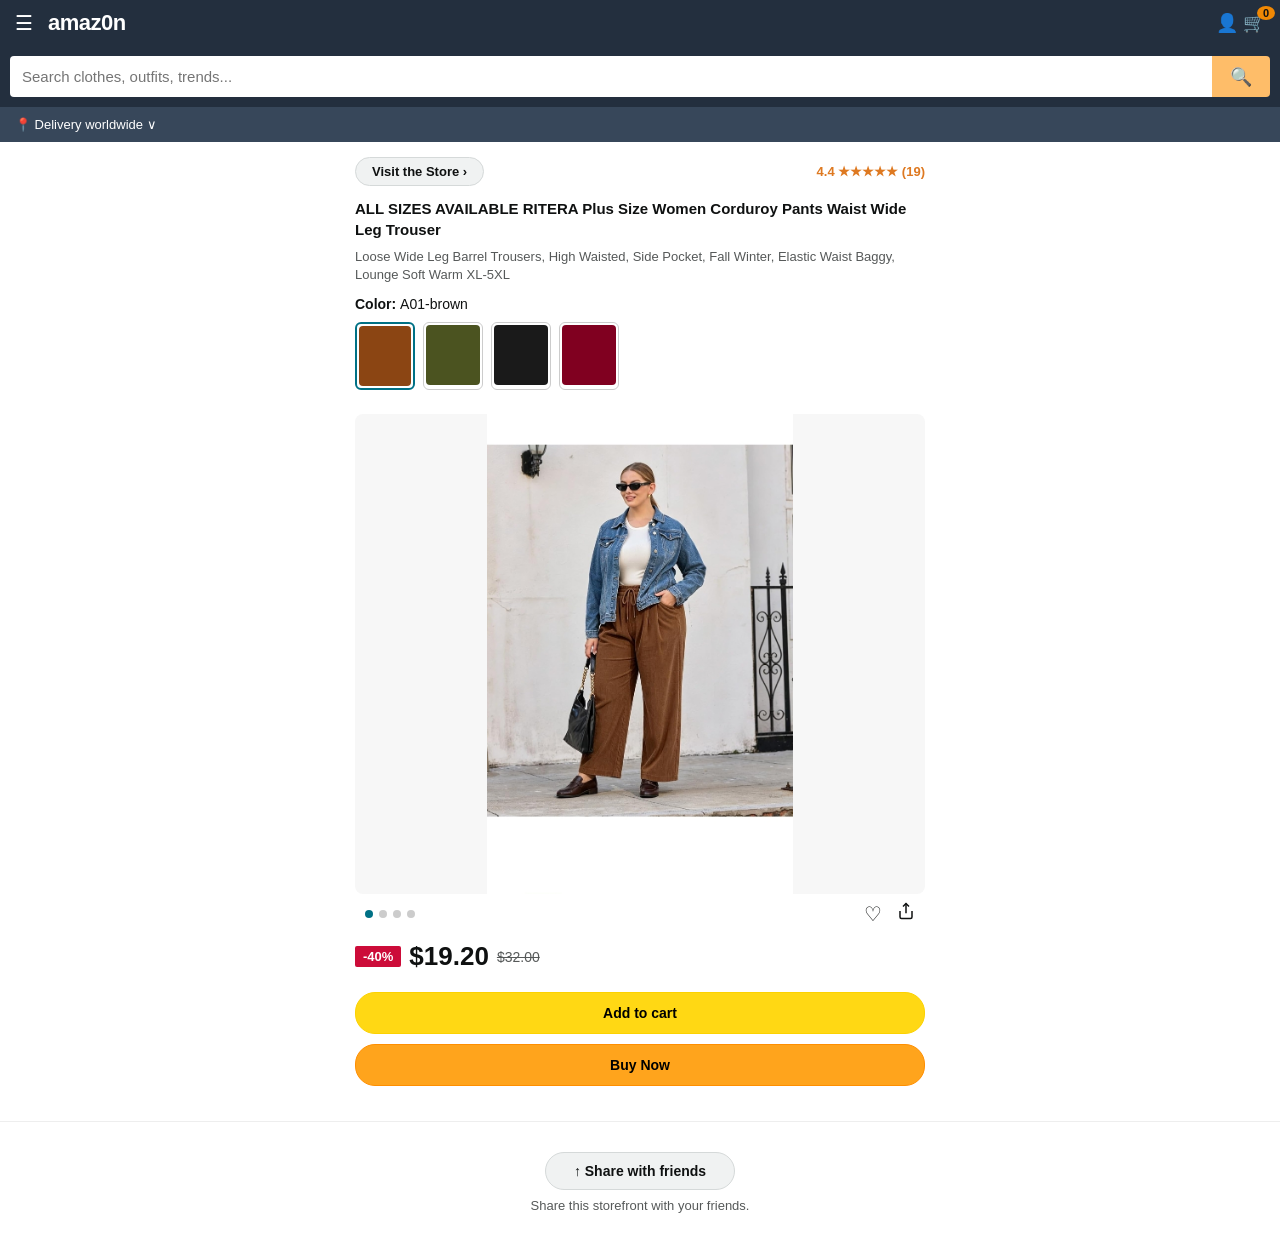
==== index.html @ 5c507fca "Refactor product image box to remove carousel Removed carousel buttons and simplified image display." ====
<!DOCTYPE html>
<html lang="en">
<head>
    <meta charset="UTF-8">
    <meta name="viewport" content="width=device-width, initial-scale=1.0">
    <title>amaz0n - Editorial Storefront</title>
    <link rel="stylesheet" href="styles.css">
</head>
<body>

    <!-- Header Navigation -->
    <header class="amz-header">
        <div class="header-left">
            <span style="font-size: 20px; cursor: pointer;">☰</span>
            <span class="logo" onclick="switchView('landing-view')">amaz0n</span>
        </div>
        <div class="cart-icon" onclick="openCheckout()">
            👤 🛒 <span class="cart-badge" id="cart-count">0</span>
        </div>
    </header>

    <!-- Global Search -->
    <div class="search-container">
        <input type="text" id="main-search-input" class="search-input" placeholder="Search clothes, outfits, trends..." onkeypress="handleSearchKey(event)">
        <button class="search-btn" onclick="executeSearch()">🔍</button>
    </div>

    <!-- Location Banner -->
    <div class="deliver-banner">📍 Delivery worldwide ∨</div>

    <!-- VIEW 1: LANDING PAGE (Featured Outfit) -->
    <div id="landing-view" class="view-section active">
        <div class="pdp-container">
            <!-- Top Navigation Row -->
            <div class="pdp-header-nav">
                <button class="btn-store-toggle" onclick="switchView('storefront-view')">Visit the Store ›</button>
                <div class="rating-row">4.4 ★★★★★ (19)</div>
            </div>

            <!-- Title & Subtitle -->
            <div class="pdp-title" style="margin-bottom: 8px;">
                <strong>ALL SIZES AVAILABLE RITERA Plus Size Women Corduroy Pants Waist Wide Leg Trouser</strong>
            </div>
            <p style="font-size: 13px; color: #565959; margin-bottom: 12px; line-height: 1.4;">
                Loose Wide Leg Barrel Trousers, High Waisted, Side Pocket, Fall Winter, Elastic Waist Baggy, Lounge Soft Warm XL-5XL
            </p>

                        <!-- Color Selector Header -->
            <div style="font-size: 14px; font-weight: bold; margin-bottom: 10px;">
                Color: <span id="selected-color-label" style="font-weight: normal;">A01-brown</span>
            </div>

            <!-- Color Swatches Grid (Pure CSS Blocks) -->
            <div style="display: flex; gap: 8px; overflow-x: auto; padding-bottom: 12px; margin-bottom: 12px;">
                <div class="color-swatch active" onclick="selectColor('A01-brown', this)" style="border: 2px solid #007185; border-radius: 6px; padding: 2px; cursor: pointer; min-width: 60px;">
                    <div class="swatch-box swatch-brown"></div>
                </div>
                <div class="color-swatch" onclick="selectColor('A02-army green', this)" style="border: 1px solid #ccc; border-radius: 6px; padding: 2px; cursor: pointer; min-width: 60px;">
                    <div class="swatch-box swatch-army-green"></div>
                </div>
                <div class="color-swatch" onclick="selectColor('A03-black', this)" style="border: 1px solid #ccc; border-radius: 6px; padding: 2px; cursor: pointer; min-width: 60px;">
                    <div class="swatch-box swatch-black"></div>
                </div>
                <div class="color-swatch" onclick="selectColor('A04-burgundy', this)" style="border: 1px solid #ccc; border-radius: 6px; padding: 2px; cursor: pointer; min-width: 60px;">
                    <div class="swatch-box swatch-burgundy"></div>
                </div>
            </div>

           <div class="pdp-image-box" style="position: relative; user-select: none; margin-bottom: 8px;">
    <img src="images/brown-1.jpg" id="pdp-main-img" alt="Product view" style="width: 100%; display: block; border-radius: 4px;">
</div>
 
            <!-- Dynamic Dots Indicator & Actions -->
            <div style="display: flex; justify-content: space-between; align-items: center; padding: 0 10px; margin-bottom: 15px;">
                <div id="carousel-dots" style="display: flex; gap: 6px; align-items: center;"></div>
                <div style="display: flex; gap: 15px; font-size: 20px; cursor: pointer;">
                    <span>♡</span>
                    <span><svg width="18" height="18" viewBox="0 0 24 24" fill="none" stroke="currentColor" stroke-width="2"><path d="M4 12v8a2 2 0 0 0 2 2h12a2 2 0 0 0 2-2v-8"/><polyline points="16 6 12 2 8 6"/><line x1="12" y1="2" x2="12" y2="15"/></svg></span>
                </div>
            </div>

            <!-- Pricing Section -->
            <div class="price-section">
                <span class="discount-tag">-40%</span>
                <span class="current-price">$19.20</span>
                <span class="original-price">$32.00</span>
            </div>

            <!-- Call to Actions -->
            <div class="action-group">
                <button class="btn-main btn-cart" onclick="addToCart(this)">Add to cart</button>
                <button class="btn-main btn-buy" onclick="openCheckout()">Buy Now</button>
            </div>
        </div>
    </div>

    <!-- VIEW 2: CIDER STOREFRONT -->
    <div id="storefront-view" class="view-section">
        <div class="store-nav">
            <span style="font-weight: bold; font-size: 14px;">CIDER Official Store</span>
            <button class="btn-store-toggle" onclick="switchView('landing-view')">← Featured Item</button>
        </div>

        <div class="brand-hero">
            <h1>CIDER</h1>
            <p>Fashion starts with a feeling</p>
        </div>

        <img src="https://images.unsplash.com/photo-1490481651871-ab68de25d43d?w=1200&auto=format&fit=crop" class="hero-img" alt="Hero">

        <div class="pinterest-grid" style="margin-top: 20px;">
            <div class="grid-item wide">
                <img src="https://images.unsplash.com/photo-1576995853123-5a10305d93c0?w=800&auto=format&fit=crop" alt="Knitwear">
                <div class="grid-overlay-text">KNITWEAR EDIT</div>
            </div>
        </div>

        <h3 class="section-title">Pick A Mood</h3>
        
        <div class="pinterest-grid">
            <div class="grid-item wide">
                <img src="https://images.unsplash.com/photo-1515886657613-9f3515b0c78f?w=800&auto=format&fit=crop" alt="Minimalist">
                <div class="grid-overlay-text" style="top: 20%;">MINIMALIST</div>
            </div>
            <div class="grid-item">
                <img src="https://images.unsplash.com/photo-1539571696357-5a69c17a67c6?w=600&auto=format&fit=crop" alt="Elegant">
                <div class="grid-overlay-text">ELEGANT</div>
            </div>
            <div class="grid-item">
                <img src="https://images.unsplash.com/photo-1524504388940-b1c1722653e1?w=600&auto=format&fit=crop" alt="Cute">
                <div class="grid-overlay-text">CUTE</div>
            </div>
            <div class="grid-item">
                <img src="https://images.unsplash.com/photo-1509631179647-0177331693ae?w=600&auto=format&fit=crop" alt="Free">
                <div class="grid-overlay-text">FREE</div>
            </div>
            <div class="grid-item">
                <img src="https://images.unsplash.com/photo-1529139574466-a303027c1d8b?w=600&auto=format&fit=crop" alt="Cool">
                <div class="grid-overlay-text">COOL</div>
            </div>
        </div>

        <h3 class="section-title">Shop The Look</h3>

        <div class="product-feed" id="storefront-feed"></div>
    </div>

    <!-- VIEW 3: SEARCH RESULTS PAGE -->
    <div id="search-view" class="view-section">
        <div style="padding: 15px;">
            <h2 id="search-query-heading" style="font-size: 18px; margin-bottom: 5px;"></h2>
            <div id="search-status" style="margin-bottom: 15px; color: #565959; font-size: 14px;"></div>
            <div class="product-feed" id="search-feed"></div>
            <div style="text-align: center; margin-top: 20px;">
                <button class="btn-store-toggle" onclick="switchView('storefront-view')">← Back to Store</button>
            </div>
        </div>
    </div>

    <!-- CHECKOUT MODAL -->
    <div id="checkout-modal" class="modal-overlay">
        <div class="modal-card">
            <div class="modal-title">Payment Details</div>
            <form id="payment-form" onsubmit="processPayment(event)">
                <div class="form-group">
                    <label>Full Name</label>
                    <input type="text" placeholder="John Doe" required>
                </div>
                <div class="form-group">
                    <label>Card Number (16-digit)</label>
                    <input type="text" maxlength="16" placeholder="4532 8892 1029 3841" required pattern="\d{16}">
                </div>
                <div class="form-row">
                    <div class="form-group" style="flex: 1;">
                        <label>Expiry Date</label>
                        <input type="text" placeholder="MM/YY" required pattern="(0[1-9]|1[0-2])\/\d{2}">
                    </div>
                    <div class="form-group" style="flex: 1;">
                        <label>CVV</label>
                        <input type="text" maxlength="4" placeholder="123" required pattern="\d{3,4}">
                    </div>
                </div>
                <div class="form-group">
                    <label>Billing Address</label>
                    <input type="text" placeholder="123 Main Street, Apt 4B" required>
                </div>
                <div class="form-row">
                    <div class="form-group" style="flex: 2;">
                        <label>City</label>
                        <input type="text" placeholder="New York" required>
                    </div>
                    <div class="form-group" style="flex: 1;">
                        <label>Zip Code</label>
                        <input type="text" placeholder="10001" required>
                    </div>
                </div>
                <div style="display: flex; gap: 10px; margin-top: 15px;">
                    <button type="button" class="btn-main" style="background: #e7e7e7;" onclick="closeCheckout()">Cancel</button>
                    <button type="submit" class="btn-main btn-buy">Pay Now</button>
                </div>
            </form>
        </div>
    </div>

    <!-- Footer Share Block -->
    <div class="footer-action">
        <div class="share-btn" onclick="shareWebsite()">↑ Share with friends</div>
        <p style="font-size: 13px; color: #565959; margin-top: 8px;">Share this storefront with your friends.</p>
    </div>

    <script src="script.js"></script>
</body>
</html>
---- styles.css ----
* { 
    box-sizing: border-box; 
    margin: 0; 
    padding: 0; 
}

body { 
    font-family: -apple-system, BlinkMacSystemFont, "Segoe UI", Roboto, Helvetica, Arial, sans-serif; 
    background: #fff; 
    color: #0f1111; 
}

/* Navigation & Header */
.amz-header { 
    background: #232f3e; 
    padding: 10px 15px; 
    display: flex; 
    align-items: center; 
    justify-content: space-between; 
    color: white; 
    position: sticky;
    top: 0;
    z-index: 100;
}
.header-left { display: flex; align-items: center; gap: 15px; }
.logo { font-size: 22px; font-weight: bold; letter-spacing: -0.5px; cursor: pointer; }
.cart-icon { position: relative; cursor: pointer; font-size: 18px; }
.cart-badge {
    position: absolute; top: -6px; right: -10px; background: #f08804; color: #111;
    font-size: 11px; font-weight: bold; border-radius: 50%; padding: 1px 6px;
}

/* Search Bar */
.search-container { display: flex; padding: 10px; background: #232f3e; }
.search-input { 
    flex-grow: 1; padding: 12px; border: none; border-radius: 4px 0 0 4px; font-size: 15px; outline: none;
}
.search-btn { 
    background: #febd69; border: none; padding: 0 18px; border-radius: 0 4px 4px 0; font-size: 18px; cursor: pointer;
}

.deliver-banner { background: #37475a; color: white; padding: 10px 15px; font-size: 13px; }

/* Store Navigation Header */
.store-nav {
    display: flex; justify-content: space-between; align-items: center; padding: 12px 15px;
    border-bottom: 1px solid #ddd; background: #fff;
}
.btn-store-toggle {
    background: #f0f2f2; border: 1px solid #d5d9d9; border-radius: 20px;
    padding: 6px 16px; font-size: 13px; font-weight: 600; cursor: pointer; color: #0f1111;
}

/* Views */
.view-section { display: none; }
.view-section.active { display: block; }

/* Product Landing Page (PDP) */
.pdp-container { padding: 15px; max-width: 600px; margin: 0 auto; }
.pdp-header-nav { display: flex; justify-content: space-between; align-items: center; margin-bottom: 12px; }
.rating-row { color: #de7921; font-size: 13px; font-weight: 600; }
.pdp-title { font-size: 15px; font-weight: 500; line-height: 1.4; color: #0f1111; margin-bottom: 15px; }

/* Color Swatches Grid */
.color-swatch {
    transition: border-color 0.2s ease, transform 0.1s ease;
}
.color-swatch:hover {
    transform: scale(1.02);
}
.color-swatch.active {
    border: 2px solid #007185 !important;
}

/* Color Swatch Styling */
.swatch-box {
    width: 100%;
    height: 60px;
    border-radius: 4px;
}
.swatch-brown      { background-color: #8B4513; }
.swatch-army-green { background-color: #4B5320; }
.swatch-black      { background-color: #1A1A1A; }
.swatch-burgundy   { background-color: #800020; }

/* PDP Image Carousel & Slideshow */
.pdp-image-box {

    width: 100%; 
    border-radius: 8px; 
    overflow: hidden; 
    background: #f7f7f7; 
    text-align: center; 
    margin-bottom: 15px; 
    position: relative;
    touch-action: pan-y;
}
.pdp-image-box img { 
    width: 100%; 
    max-height: 480px; 
    object-fit: contain; 
    display: block;
    transition: opacity 0.2s ease-in-out;
}

/* Carousel Control Buttons */
.pdp-image-box button {
    box-shadow: 0 2px 5px rgba(0,0,0,0.2);
    transition: background 0.2s ease, transform 0.1s ease;
}
.pdp-image-box button:active {
    transform: translateY(-50%) scale(0.92);
}

.price-section { margin-bottom: 20px; display: flex; align-items: center; gap: 8px; }
.discount-tag { background: #cc0c39; color: white; padding: 3px 8px; font-size: 13px; font-weight: bold; border-radius: 2px; }
.current-price { font-size: 26px; font-weight: 700; color: #0f1111; }
.original-price { font-size: 14px; color: #565959; text-decoration: line-through; }

/* General Buttons */
.action-group { display: flex; flex-direction: column; gap: 10px; margin-top: 15px; }
.btn-main {
    width: 100%; padding: 12px; border-radius: 20px; font-size: 14px; font-weight: 600;
    cursor: pointer; border: 1px solid transparent; text-align: center;
    transition: background-color 0.2s ease;
}
.btn-cart { background: #ffd814; border-color: #fcd200; }
.btn-buy { background: #ffa41c; border-color: #ff8f00; }

/* Brand Storefront Elements */
.brand-hero { text-align: center; padding: 20px 0; }
.brand-hero h1 { font-family: serif; font-size: 32px; letter-spacing: 2px; margin-bottom: 5px; }
.brand-hero p { font-style: italic; font-size: 13px; color: #555; }
.hero-img { width: 100%; height: 300px; object-fit: cover; display: block; }

/* Pinterest Style Grid */
.section-title { text-align: center; font-size: 18px; margin: 25px 0 15px; font-weight: normal; }
.pinterest-grid { display: grid; grid-template-columns: 1fr 1fr; gap: 10px; padding: 0 10px; }
.grid-item { position: relative; border-radius: 4px; overflow: hidden; aspect-ratio: 3/4; background: #eee; }
.grid-item.wide { grid-column: span 2; aspect-ratio: 16/9; }
.grid-item img { width: 100%; height: 100%; object-fit: cover; }
.grid-overlay-text {
    position: absolute; top: 50%; left: 50%; transform: translate(-50%, -50%);
    color: white; font-family: "Times New Roman", serif; font-size: 20px; 
    letter-spacing: 2px; text-shadow: 0 2px 4px rgba(0,0,0,0.6); text-transform: uppercase;
    text-align: center; width: 100%;
}

/* Product Feed */
.product-feed { padding: 15px 10px; }
.product-card { display: flex; justify-content: space-between; border-bottom: 1px solid #eee; padding: 18px 0; gap: 12px; }
.product-info { flex: 1; display: flex; flex-direction: column; justify-content: center; }
.product-title { font-size: 15px; font-weight: 600; margin-bottom: 4px; }
.product-desc { font-size: 13px; color: #565959; margin-bottom: 8px; line-height: 1.3; }
.price-block { display: flex; align-items: baseline; gap: 6px; margin-bottom: 10px; }

.product-img-box { width: 110px; height: 135px; border-radius: 4px; overflow: hidden; background: #f8f8f8; flex-shrink: 0; }
.product-img-box img { width: 100%; height: 100%; object-fit: cover; }

/* Modal Checkout */
.modal-overlay {
    position: fixed; top: 0; left: 0; width: 100%; height: 100%;
    background: rgba(0,0,0,0.65); display: none; justify-content: center; align-items: center; z-index: 200;
}
.modal-card {
    background: #fff; width: 90%; max-width: 440px; border-radius: 8px; padding: 20px;
    max-height: 90vh; overflow-y: auto; box-shadow: 0 4px 15px rgba(0,0,0,0.3);
}
.modal-title { font-size: 18px; font-weight: bold; margin-bottom: 15px; border-bottom: 1px solid #eee; padding-bottom: 10px; }
.form-group { margin-bottom: 12px; }
.form-group label { display: block; font-size: 12px; font-weight: bold; margin-bottom: 4px; color: #333; }
.form-group input { width: 100%; padding: 10px; border: 1px solid #ccc; border-radius: 4px; font-size: 14px; outline: none; }
.form-row { display: flex; gap: 10px; }

/* Footer */
.footer-action { text-align: center; padding: 30px 15px; border-top: 1px solid #eee; margin-top: 20px; }
.share-btn {
    display: inline-block; padding: 10px 28px; border: 1px solid #d5d9d9;
    border-radius: 20px; font-size: 14px; font-weight: 600; cursor: pointer; background: #f0f2f2;
}
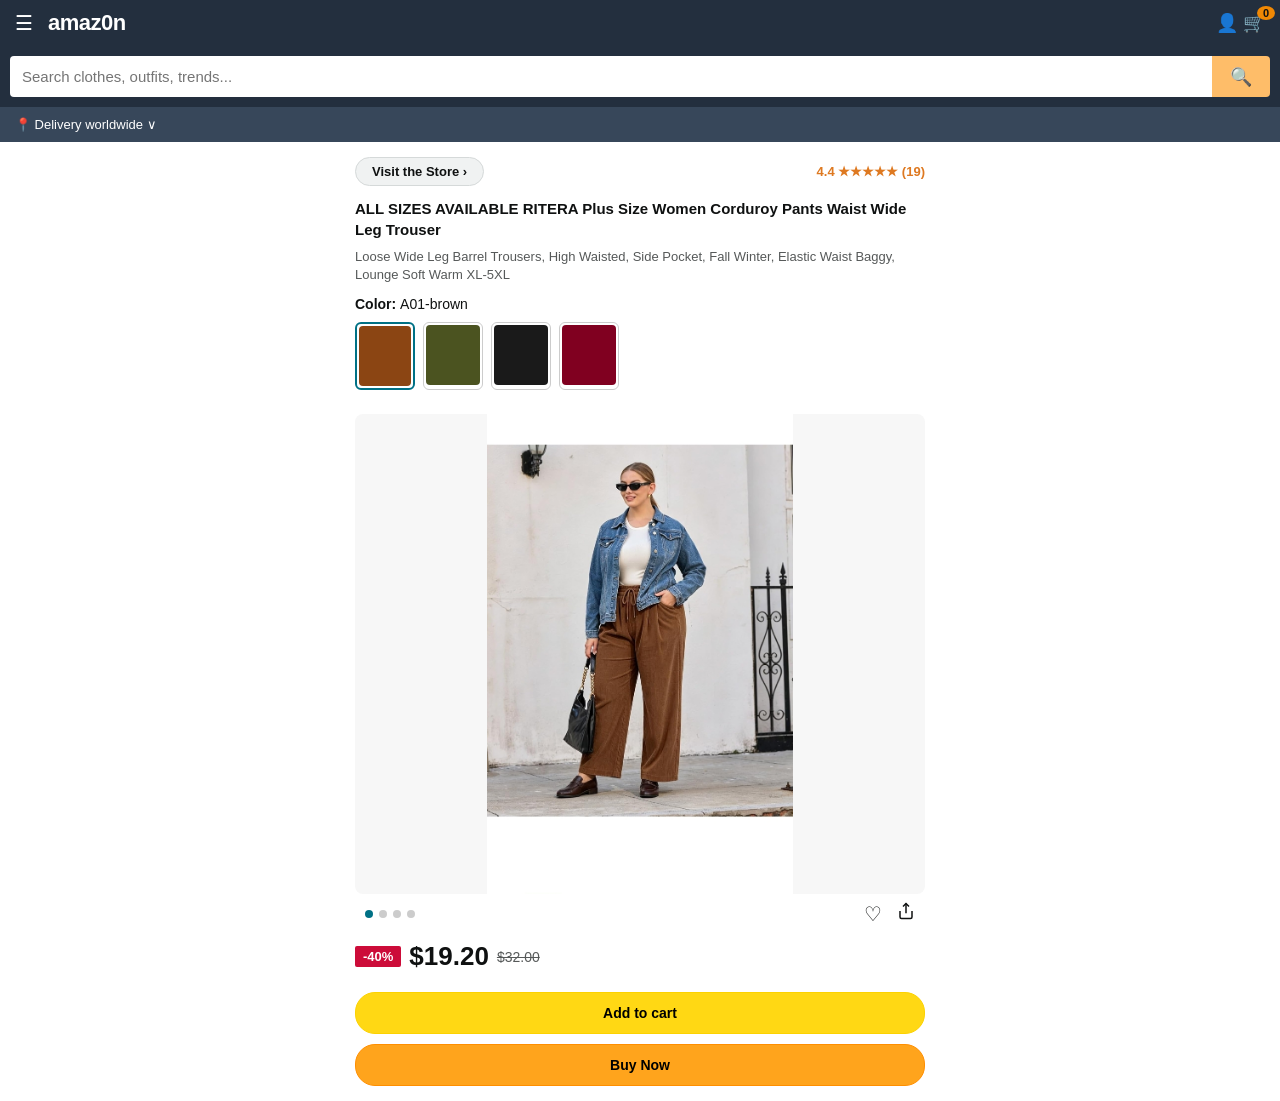
==== commit 1d70a2bf: "Remove product feed div from index.html Removed the product feed div from the storefront." ====
--- a/index.html
+++ b/index.html
@@ -94,56 +94,117 @@
         </div>
     </div>
 
-    <!-- VIEW 2: CIDER STOREFRONT -->
-    <div id="storefront-view" class="view-section">
-        <div class="store-nav">
-            <span style="font-weight: bold; font-size: 14px;">CIDER Official Store</span>
-            <button class="btn-store-toggle" onclick="switchView('landing-view')">← Featured Item</button>
-        </div>
-
-        <div class="brand-hero">
-            <h1>CIDER</h1>
-            <p>Fashion starts with a feeling</p>
-        </div>
-
-        <img src="https://images.unsplash.com/photo-1490481651871-ab68de25d43d?w=1200&auto=format&fit=crop" class="hero-img" alt="Hero">
-
-        <div class="pinterest-grid" style="margin-top: 20px;">
-            <div class="grid-item wide">
-                <img src="https://images.unsplash.com/photo-1576995853123-5a10305d93c0?w=800&auto=format&fit=crop" alt="Knitwear">
-                <div class="grid-overlay-text">KNITWEAR EDIT</div>
-            </div>
-        </div>
-
-        <h3 class="section-title">Pick A Mood</h3>
+<!-- VIEW 2: CIDER STOREFRONT -->
+<div id="storefront-view" class="view-section">
+    <div class="store-nav" style="display:flex; justify-size:space-between; align-items:center; padding: 10px 0;">
+        <span style="font-weight: bold; font-size: 15px;">CIDER Official Store</span>
+        <button class="btn-store-toggle" onclick="switchView('landing-view')" style="padding: 6px 12px; font-size: 12px; cursor: pointer;">← Featured Item</button>
+    </div>
+
+    <div class="brand-hero" style="text-align: center; margin-bottom: 15px;">
+        <h1 style="margin: 0; font-size: 28px; letter-spacing: 2px;">CIDER</h1>
+        <p style="margin: 4px 0 0 0; color: #666; font-size: 13px;">Fashion starts with a feeling</p>
+    </div>
+
+    <!-- Featured Banner -->
+    <div onclick="switchView('landing-view')" style="width: 100%; height: 200px; background: linear-gradient(135deg, #1f1f1f, #333); color: #fff; border-radius: 8px; display: flex; flex-direction: column; align-items: center; justify-content: center; cursor: pointer; text-align: center; padding: 15px; box-sizing: border-box; margin-bottom: 20px;">
+        <span style="background: #ff4d4d; color: #fff; font-size: 11px; font-weight: bold; padding: 3px 8px; border-radius: 4px; text-transform: uppercase; margin-bottom: 8px;">LIMITED FLASH SALE</span>
+        <div style="font-size: 20px; font-weight: bold; margin-bottom: 4px;">AUTUMN DROPS</div>
+        <div style="font-size: 12px; color: #ccc; margin-bottom: 10px;">High-Street AI Fashion Line</div>
+        <button style="background: #fff; color: #000; border: none; padding: 6px 16px; border-radius: 20px; font-weight: bold; font-size: 12px; cursor: pointer;">Explore Catalog →</button>
+    </div>
+
+    <h3 class="section-title" style="font-size: 16px; margin-bottom: 12px;">Trending Outfits (40% OFF)</h3>
+    
+    <div style="display: grid; grid-template-columns: 1fr 1fr; gap: 12px; margin-bottom: 20px;">
         
-        <div class="pinterest-grid">
-            <div class="grid-item wide">
-                <img src="https://images.unsplash.com/photo-1515886657613-9f3515b0c78f?w=800&auto=format&fit=crop" alt="Minimalist">
-                <div class="grid-overlay-text" style="top: 20%;">MINIMALIST</div>
-            </div>
-            <div class="grid-item">
-                <img src="https://images.unsplash.com/photo-1539571696357-5a69c17a67c6?w=600&auto=format&fit=crop" alt="Elegant">
-                <div class="grid-overlay-text">ELEGANT</div>
-            </div>
-            <div class="grid-item">
-                <img src="https://images.unsplash.com/photo-1524504388940-b1c1722653e1?w=600&auto=format&fit=crop" alt="Cute">
-                <div class="grid-overlay-text">CUTE</div>
-            </div>
-            <div class="grid-item">
-                <img src="https://images.unsplash.com/photo-1509631179647-0177331693ae?w=600&auto=format&fit=crop" alt="Free">
-                <div class="grid-overlay-text">FREE</div>
-            </div>
-            <div class="grid-item">
-                <img src="https://images.unsplash.com/photo-1529139574466-a303027c1d8b?w=600&auto=format&fit=crop" alt="Cool">
-                <div class="grid-overlay-text">COOL</div>
-            </div>
-        </div>
-
-        <h3 class="section-title">Shop The Look</h3>
-
-        <div class="product-feed" id="storefront-feed"></div>
-    </div>
+        <!-- Outfit Card 1 -->
+        <div onclick="switchView('landing-view')" style="border: 1px solid #eee; border-radius: 8px; overflow: hidden; background: #fff; cursor: pointer;">
+            <div style="width: 100%; height: 160px; background: #2b2b2b; color: #ff4d4d; display: flex; flex-direction: column; align-items: center; justify-content: center; text-align: center; font-weight: bold;">
+                <span style="font-size: 14px;">OUT OF STOCK</span>
+                <span style="font-size: 10px; color: #aaa; margin-top: 4px;">[coming soon]</span>
+            </div>
+            <div style="padding: 8px;">
+                <div style="font-size: 12px; font-weight: bold; margin-bottom: 4px;">Vintage Ribbed Cardigan Set</div>
+                <div style="display: flex; align-items: center; gap: 4px;">
+                    <span style="background: #ffebe8; color: #ff4d4d; font-size: 10px; font-weight: bold; padding: 1px 4px; border-radius: 2px;">-40%</span>
+                    <span style="font-weight: bold; font-size: 14px; color: #111;">$11.40</span>
+                    <span style="font-size: 11px; color: #888; text-decoration: line-through;">$19.00</span>
+                </div>
+            </div>
+        </div>
+
+        <!-- Outfit Card 2 -->
+        <div onclick="switchView('landing-view')" style="border: 1px solid #eee; border-radius: 8px; overflow: hidden; background: #fff; cursor: pointer;">
+            <div style="width: 100%; height: 160px; background: #2b2b2b; color: #ff4d4d; display: flex; flex-direction: column; align-items: center; justify-content: center; text-align: center; font-weight: bold;">
+                <span style="font-size: 14px;">OUT OF STOCK</span>
+                <span style="font-size: 10px; color: #aaa; margin-top: 4px;">[coming soon]</span>
+            </div>
+            <div style="padding: 8px;">
+                <div style="font-size: 12px; font-weight: bold; margin-bottom: 4px;">High-Waisted Baggy Denim</div>
+                <div style="display: flex; align-items: center; gap: 4px;">
+                    <span style="background: #ffebe8; color: #ff4d4d; font-size: 10px; font-weight: bold; padding: 1px 4px; border-radius: 2px;">-40%</span>
+                    <span style="font-weight: bold; font-size: 14px; color: #111;">$14.40</span>
+                    <span style="font-size: 11px; color: #888; text-decoration: line-through;">$24.00</span>
+                </div>
+            </div>
+        </div>
+
+        <!-- Outfit Card 3 -->
+        <div onclick="switchView('landing-view')" style="border: 1px solid #eee; border-radius: 8px; overflow: hidden; background: #fff; cursor: pointer;">
+            <div style="width: 100%; height: 160px; background: #2b2b2b; color: #ff4d4d; display: flex; flex-direction: column; align-items: center; justify-content: center; text-align: center; font-weight: bold;">
+                <span style="font-size: 14px;">OUT OF STOCK</span>
+                <span style="font-size: 10px; color: #aaa; margin-top: 4px;">[coming soon]</span>
+            </div>
+            <div style="padding: 8px;">
+                <div style="font-size: 12px; font-weight: bold; margin-bottom: 4px;">Minimalist Cropped Hoodie</div>
+                <div style="display: flex; align-items: center; gap: 4px;">
+                    <span style="background: #ffebe8; color: #ff4d4d; font-size: 10px; font-weight: bold; padding: 1px 4px; border-radius: 2px;">-40%</span>
+                    <span style="font-weight: bold; font-size: 14px; color: #111;">$9.60</span>
+                    <span style="font-size: 11px; color: #888; text-decoration: line-through;">$16.00</span>
+                </div>
+            </div>
+        </div>
+
+        <!-- Outfit Card 4 -->
+        <div onclick="switchView('landing-view')" style="border: 1px solid #eee; border-radius: 8px; overflow: hidden; background: #fff; cursor: pointer;">
+            <div style="width: 100%; height: 160px; background: #2b2b2b; color: #ff4d4d; display: flex; flex-direction: column; align-items: center; justify-content: center; text-align: center; font-weight: bold;">
+                <span style="font-size: 14px;">OUT OF STOCK</span>
+                <span style="font-size: 10px; color: #aaa; margin-top: 4px;">[coming soon]</span>
+            </div>
+            <div style="padding: 8px;">
+                <div style="font-size: 12px; font-weight: bold; margin-bottom: 4px;">Oversized Fleece Pullover</div>
+                <div style="display: flex; align-items: center; gap: 4px;">
+                    <span style="background: #ffebe8; color: #ff4d4d; font-size: 10px; font-weight: bold; padding: 1px 4px; border-radius: 2px;">-40%</span>
+                    <span style="font-weight: bold; font-size: 14px; color: #111;">$13.20</span>
+                    <span style="font-size: 11px; color: #888; text-decoration: line-through;">$22.00</span>
+                </div>
+            </div>
+        </div>
+
+    </div>
+
+    <h3 class="section-title" style="font-size: 16px; margin-bottom: 12px;">Shop By Mood</h3>
+    
+    <div style="display: grid; grid-template-columns: repeat(2, 1fr); gap: 10px; margin-bottom: 20px;">
+        <div onclick="switchView('landing-view')" style="height: 100px; background: #262626; border-radius: 6px; display: flex; flex-direction: column; align-items: center; justify-content: center; color: #fff; cursor: pointer; border: 1px solid #333;">
+            <span style="font-size: 12px; font-weight: bold; letter-spacing: 1px;">MINIMALIST</span>
+            <span style="font-size: 11px; color: #ff4d4d; font-weight: bold; margin-top: 2px;">OUT OF STOCK</span>
+        </div>
+        <div onclick="switchView('landing-view')" style="height: 100px; background: #262626; border-radius: 6px; display: flex; flex-direction: column; align-items: center; justify-content: center; color: #fff; cursor: pointer; border: 1px solid #333;">
+            <span style="font-size: 12px; font-weight: bold; letter-spacing: 1px;">ELEGANT</span>
+            <span style="font-size: 11px; color: #ff4d4d; font-weight: bold; margin-top: 2px;">OUT OF STOCK</span>
+        </div>
+        <div onclick="switchView('landing-view')" style="height: 100px; background: #262626; border-radius: 6px; display: flex; flex-direction: column; align-items: center; justify-content: center; color: #fff; cursor: pointer; border: 1px solid #333;">
+            <span style="font-size: 12px; font-weight: bold; letter-spacing: 1px;">CUTE & CASUAL</span>
+            <span style="font-size: 11px; color: #ff4d4d; font-weight: bold; margin-top: 2px;">OUT OF STOCK</span>
+        </div>
+        <div onclick="switchView('landing-view')" style="height: 100px; background: #262626; border-radius: 6px; display: flex; flex-direction: column; align-items: center; justify-content: center; color: #fff; cursor: pointer; border: 1px solid #333;">
+            <span style="font-size: 12px; font-weight: bold; letter-spacing: 1px;">STREETWEAR</span>
+            <span style="font-size: 11px; color: #ff4d4d; font-weight: bold; margin-top: 2px;">OUT OF STOCK</span>
+        </div>
+    </div>
+
 
     <!-- VIEW 3: SEARCH RESULTS PAGE -->
     <div id="search-view" class="view-section">
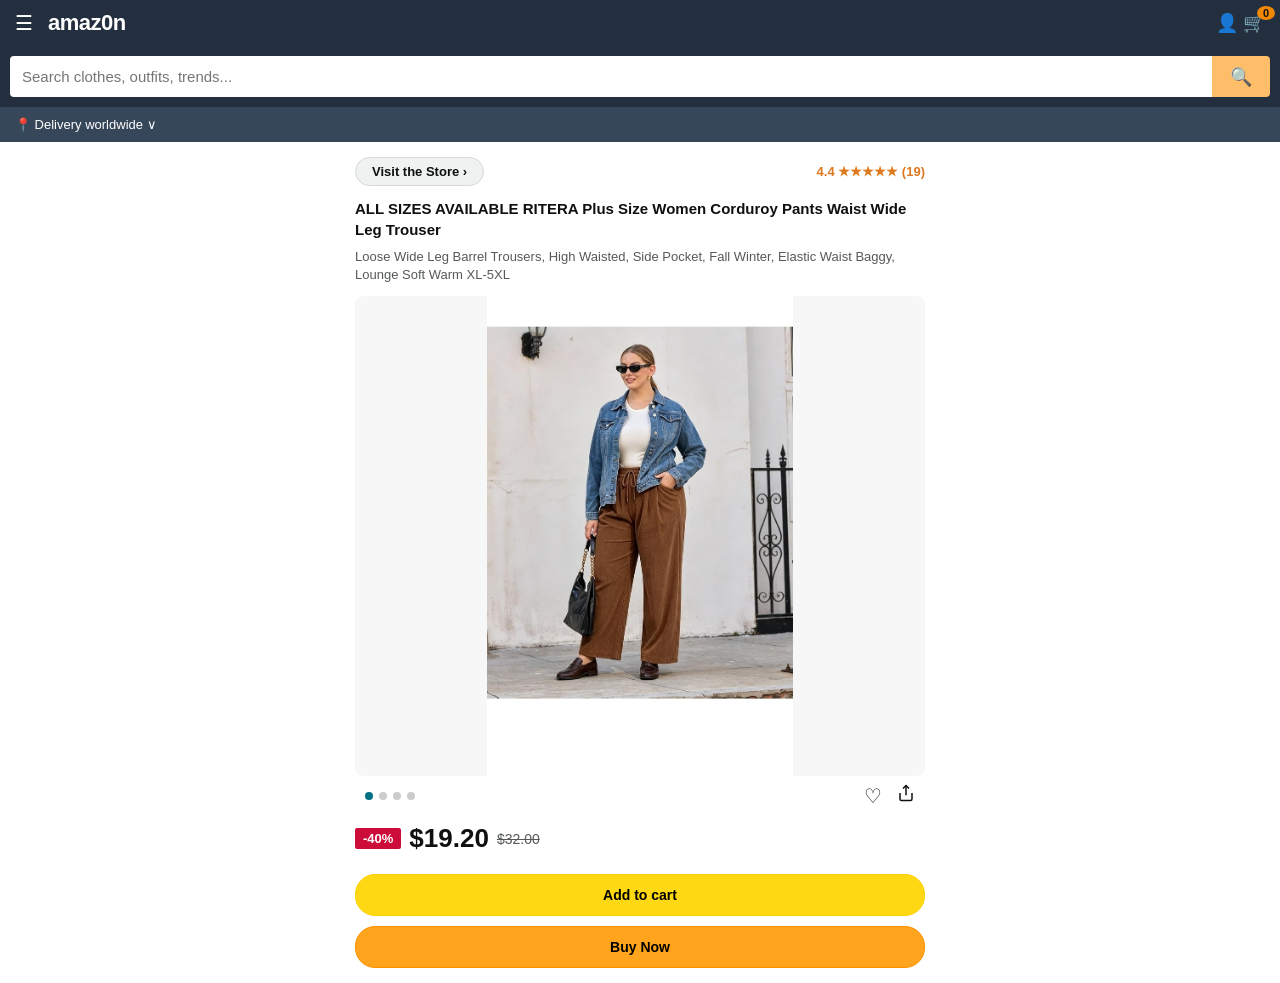
==== commit c7503489: "Update index.html" ====
--- a/index.html
+++ b/index.html
@@ -44,27 +44,6 @@
             <p style="font-size: 13px; color: #565959; margin-bottom: 12px; line-height: 1.4;">
                 Loose Wide Leg Barrel Trousers, High Waisted, Side Pocket, Fall Winter, Elastic Waist Baggy, Lounge Soft Warm XL-5XL
             </p>
-
-                        <!-- Color Selector Header -->
-            <div style="font-size: 14px; font-weight: bold; margin-bottom: 10px;">
-                Color: <span id="selected-color-label" style="font-weight: normal;">A01-brown</span>
-            </div>
-
-            <!-- Color Swatches Grid (Pure CSS Blocks) -->
-            <div style="display: flex; gap: 8px; overflow-x: auto; padding-bottom: 12px; margin-bottom: 12px;">
-                <div class="color-swatch active" onclick="selectColor('A01-brown', this)" style="border: 2px solid #007185; border-radius: 6px; padding: 2px; cursor: pointer; min-width: 60px;">
-                    <div class="swatch-box swatch-brown"></div>
-                </div>
-                <div class="color-swatch" onclick="selectColor('A02-army green', this)" style="border: 1px solid #ccc; border-radius: 6px; padding: 2px; cursor: pointer; min-width: 60px;">
-                    <div class="swatch-box swatch-army-green"></div>
-                </div>
-                <div class="color-swatch" onclick="selectColor('A03-black', this)" style="border: 1px solid #ccc; border-radius: 6px; padding: 2px; cursor: pointer; min-width: 60px;">
-                    <div class="swatch-box swatch-black"></div>
-                </div>
-                <div class="color-swatch" onclick="selectColor('A04-burgundy', this)" style="border: 1px solid #ccc; border-radius: 6px; padding: 2px; cursor: pointer; min-width: 60px;">
-                    <div class="swatch-box swatch-burgundy"></div>
-                </div>
-            </div>
 
            <div class="pdp-image-box" style="position: relative; user-select: none; margin-bottom: 8px;">
     <img src="images/brown-1.jpg" id="pdp-main-img" alt="Product view" style="width: 100%; display: block; border-radius: 4px;">
@@ -205,7 +184,51 @@
         </div>
     </div>
 
-
+<!-- CHECKOUT MODAL -->
+    <div id="checkout-modal" class="modal-overlay">
+        <div class="modal-card">
+            <div class="modal-title">Payment Details</div>
+            <form id="payment-form" onsubmit="processPayment(event)">
+                <div class="form-group">
+                    <label>Full Name</label>
+                    <input type="text" placeholder="John Doe" required>
+                </div>
+                <div class="form-group">
+                    <label>Card Number (16-digit)</label>
+                    <input type="text" maxlength="16" placeholder="4532 8892 1029 3841" required pattern="\d{16}">
+                </div>
+                <div class="form-row">
+                    <div class="form-group" style="flex: 1;">
+                        <label>Expiry Date</label>
+                        <input type="text" placeholder="MM/YY" required pattern="(0[1-9]|1[0-2])\/\d{2}">
+                    </div>
+                    <div class="form-group" style="flex: 1;">
+                        <label>CVV</label>
+                        <input type="text" maxlength="4" placeholder="123" required pattern="\d{3,4}">
+                    </div>
+                </div>
+                <div class="form-group">
+                    <label>Billing Address</label>
+                    <input type="text" placeholder="123 Main Street, Apt 4B" required>
+                </div>
+                <div class="form-row">
+                    <div class="form-group" style="flex: 2;">
+                        <label>City</label>
+                        <input type="text" placeholder="New York" required>
+                    </div>
+                    <div class="form-group" style="flex: 1;">
+                        <label>Zip Code</label>
+                        <input type="text" placeholder="10001" required>
+                    </div>
+                </div>
+                <div style="display: flex; gap: 10px; margin-top: 15px;">
+                    <button type="button" class="btn-main" style="background: #e7e7e7;" onclick="closeCheckout()">Cancel</button>
+                    <button type="submit" class="btn-main btn-buy">Pay Now</button>
+                </div>
+            </form>
+        </div>
+    </div>
+    
     <!-- VIEW 3: SEARCH RESULTS PAGE -->
     <div id="search-view" class="view-section">
         <div style="padding: 15px;">
@@ -218,50 +241,7 @@
         </div>
     </div>
 
-    <!-- CHECKOUT MODAL -->
-    <div id="checkout-modal" class="modal-overlay">
-        <div class="modal-card">
-            <div class="modal-title">Payment Details</div>
-            <form id="payment-form" onsubmit="processPayment(event)">
-                <div class="form-group">
-                    <label>Full Name</label>
-                    <input type="text" placeholder="John Doe" required>
-                </div>
-                <div class="form-group">
-                    <label>Card Number (16-digit)</label>
-                    <input type="text" maxlength="16" placeholder="4532 8892 1029 3841" required pattern="\d{16}">
-                </div>
-                <div class="form-row">
-                    <div class="form-group" style="flex: 1;">
-                        <label>Expiry Date</label>
-                        <input type="text" placeholder="MM/YY" required pattern="(0[1-9]|1[0-2])\/\d{2}">
-                    </div>
-                    <div class="form-group" style="flex: 1;">
-                        <label>CVV</label>
-                        <input type="text" maxlength="4" placeholder="123" required pattern="\d{3,4}">
-                    </div>
-                </div>
-                <div class="form-group">
-                    <label>Billing Address</label>
-                    <input type="text" placeholder="123 Main Street, Apt 4B" required>
-                </div>
-                <div class="form-row">
-                    <div class="form-group" style="flex: 2;">
-                        <label>City</label>
-                        <input type="text" placeholder="New York" required>
-                    </div>
-                    <div class="form-group" style="flex: 1;">
-                        <label>Zip Code</label>
-                        <input type="text" placeholder="10001" required>
-                    </div>
-                </div>
-                <div style="display: flex; gap: 10px; margin-top: 15px;">
-                    <button type="button" class="btn-main" style="background: #e7e7e7;" onclick="closeCheckout()">Cancel</button>
-                    <button type="submit" class="btn-main btn-buy">Pay Now</button>
-                </div>
-            </form>
-        </div>
-    </div>
+
 
     <!-- Footer Share Block -->
     <div class="footer-action">
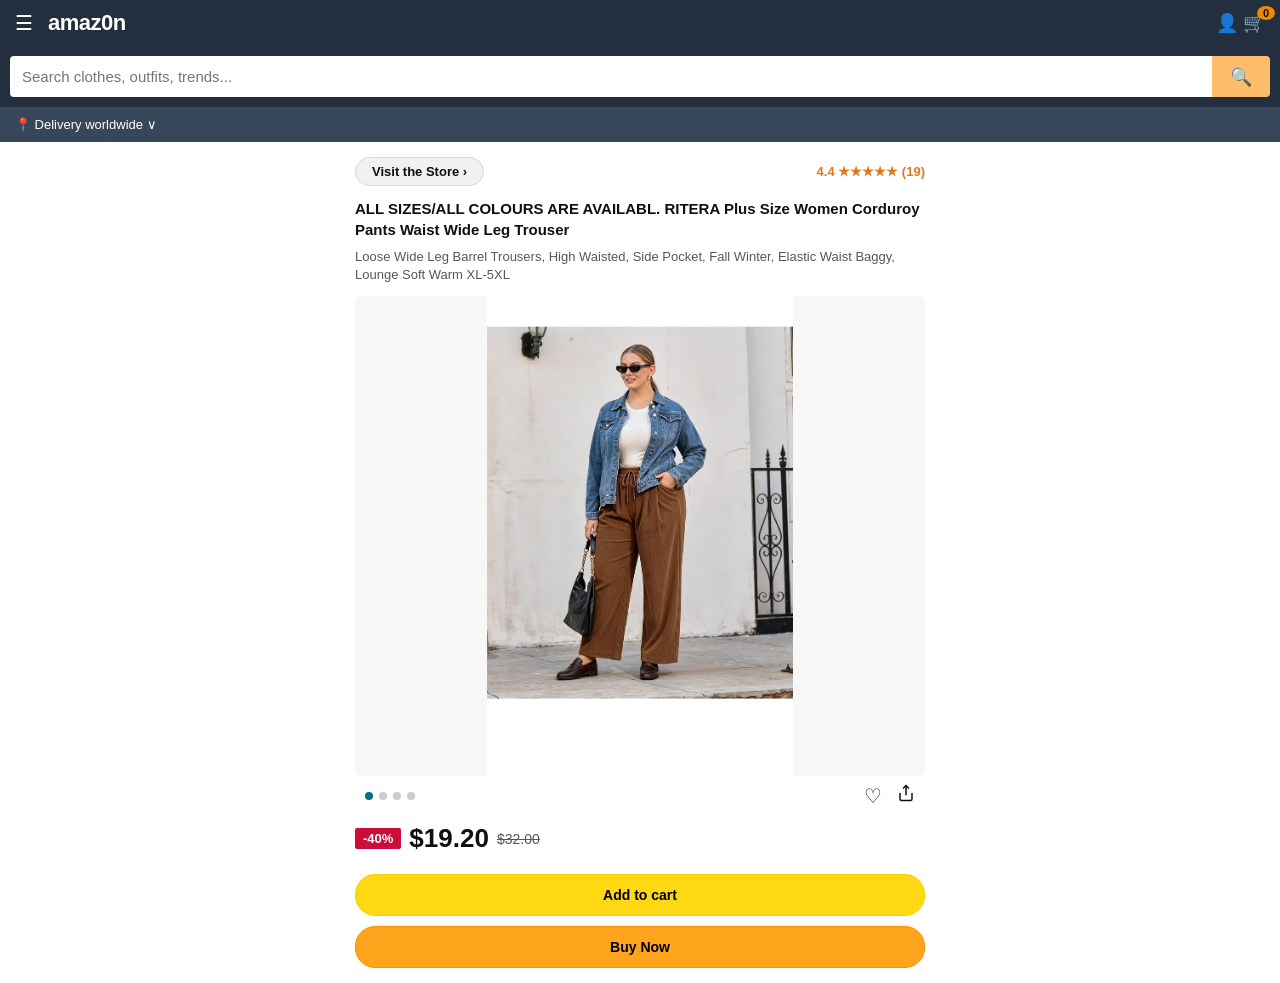
==== commit 0470bdd6: "Update index.html" ====
--- a/index.html
+++ b/index.html
@@ -39,7 +39,7 @@
 
             <!-- Title & Subtitle -->
             <div class="pdp-title" style="margin-bottom: 8px;">
-                <strong>ALL SIZES AVAILABLE RITERA Plus Size Women Corduroy Pants Waist Wide Leg Trouser</strong>
+                <strong>ALL SIZES/ALL COLOURS ARE AVAILABL. RITERA Plus Size Women Corduroy Pants Waist Wide Leg Trouser</strong>
             </div>
             <p style="font-size: 13px; color: #565959; margin-bottom: 12px; line-height: 1.4;">
                 Loose Wide Leg Barrel Trousers, High Waisted, Side Pocket, Fall Winter, Elastic Waist Baggy, Lounge Soft Warm XL-5XL
